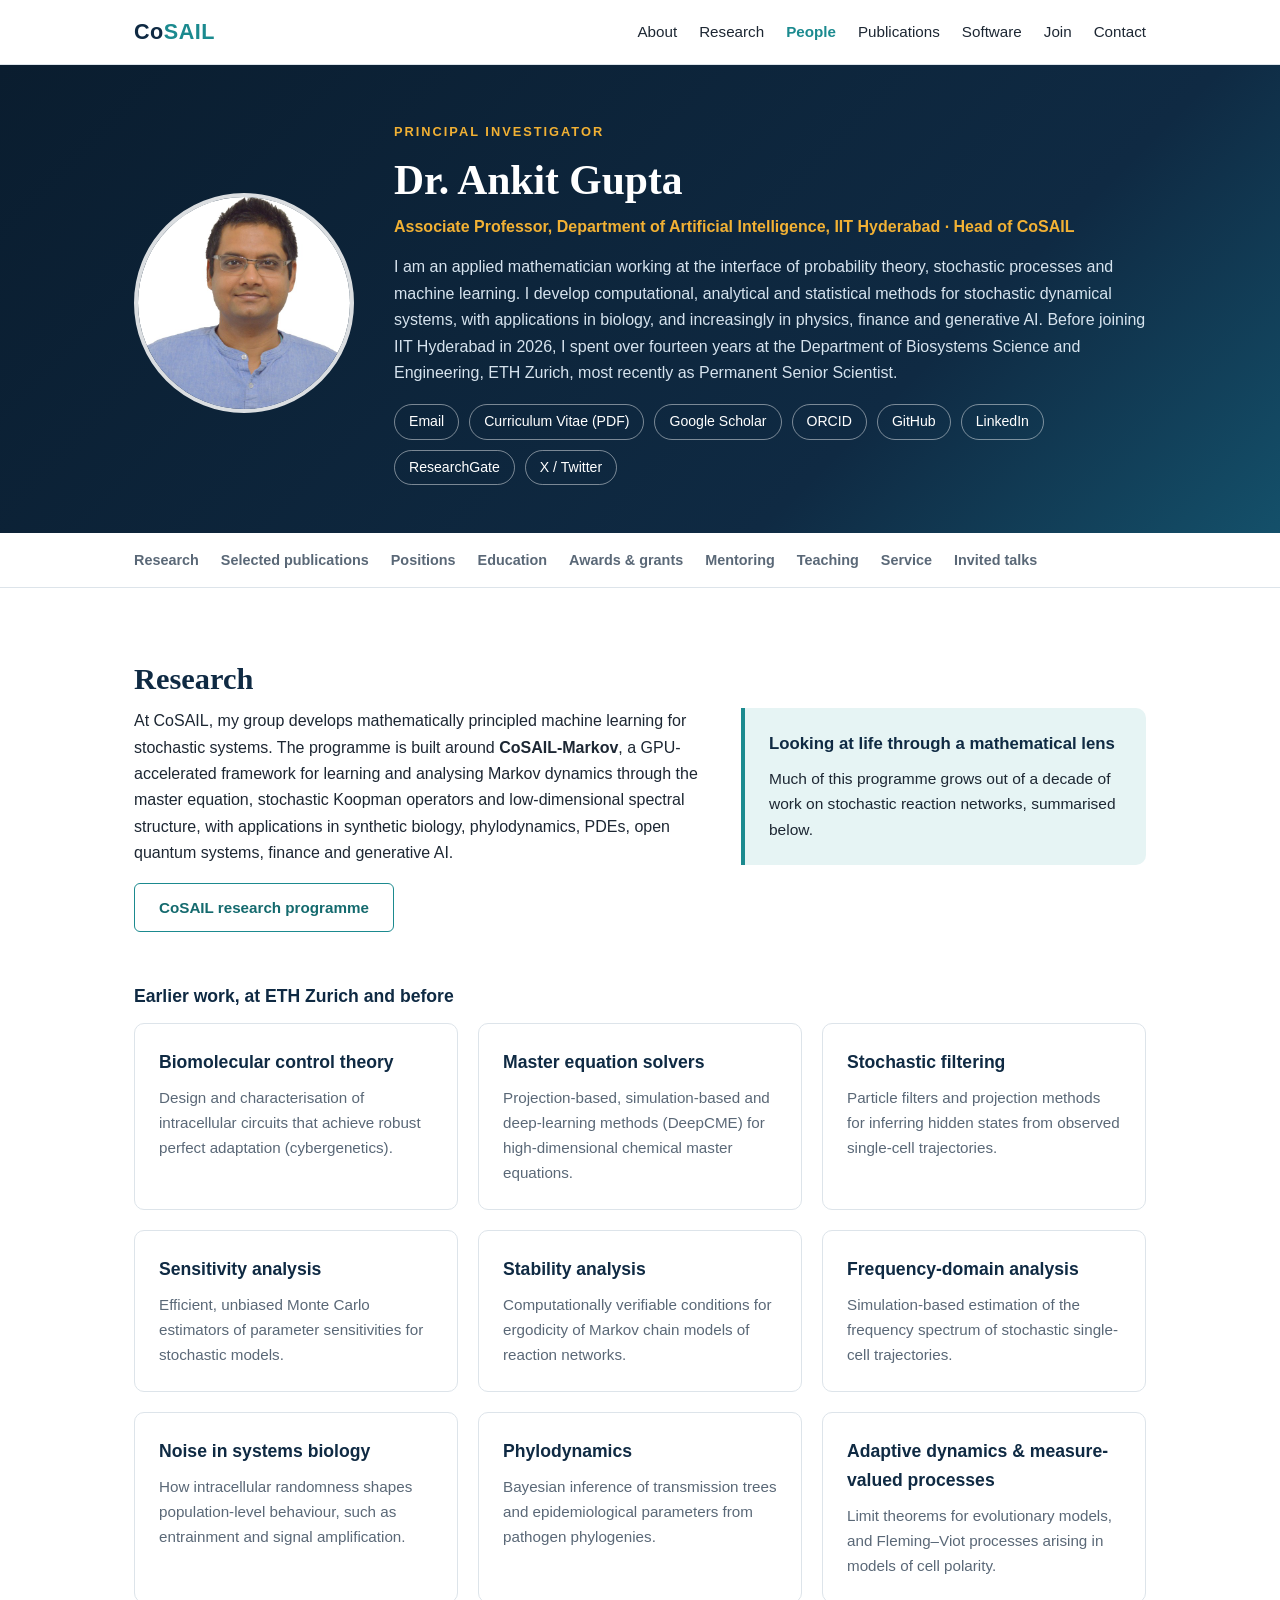
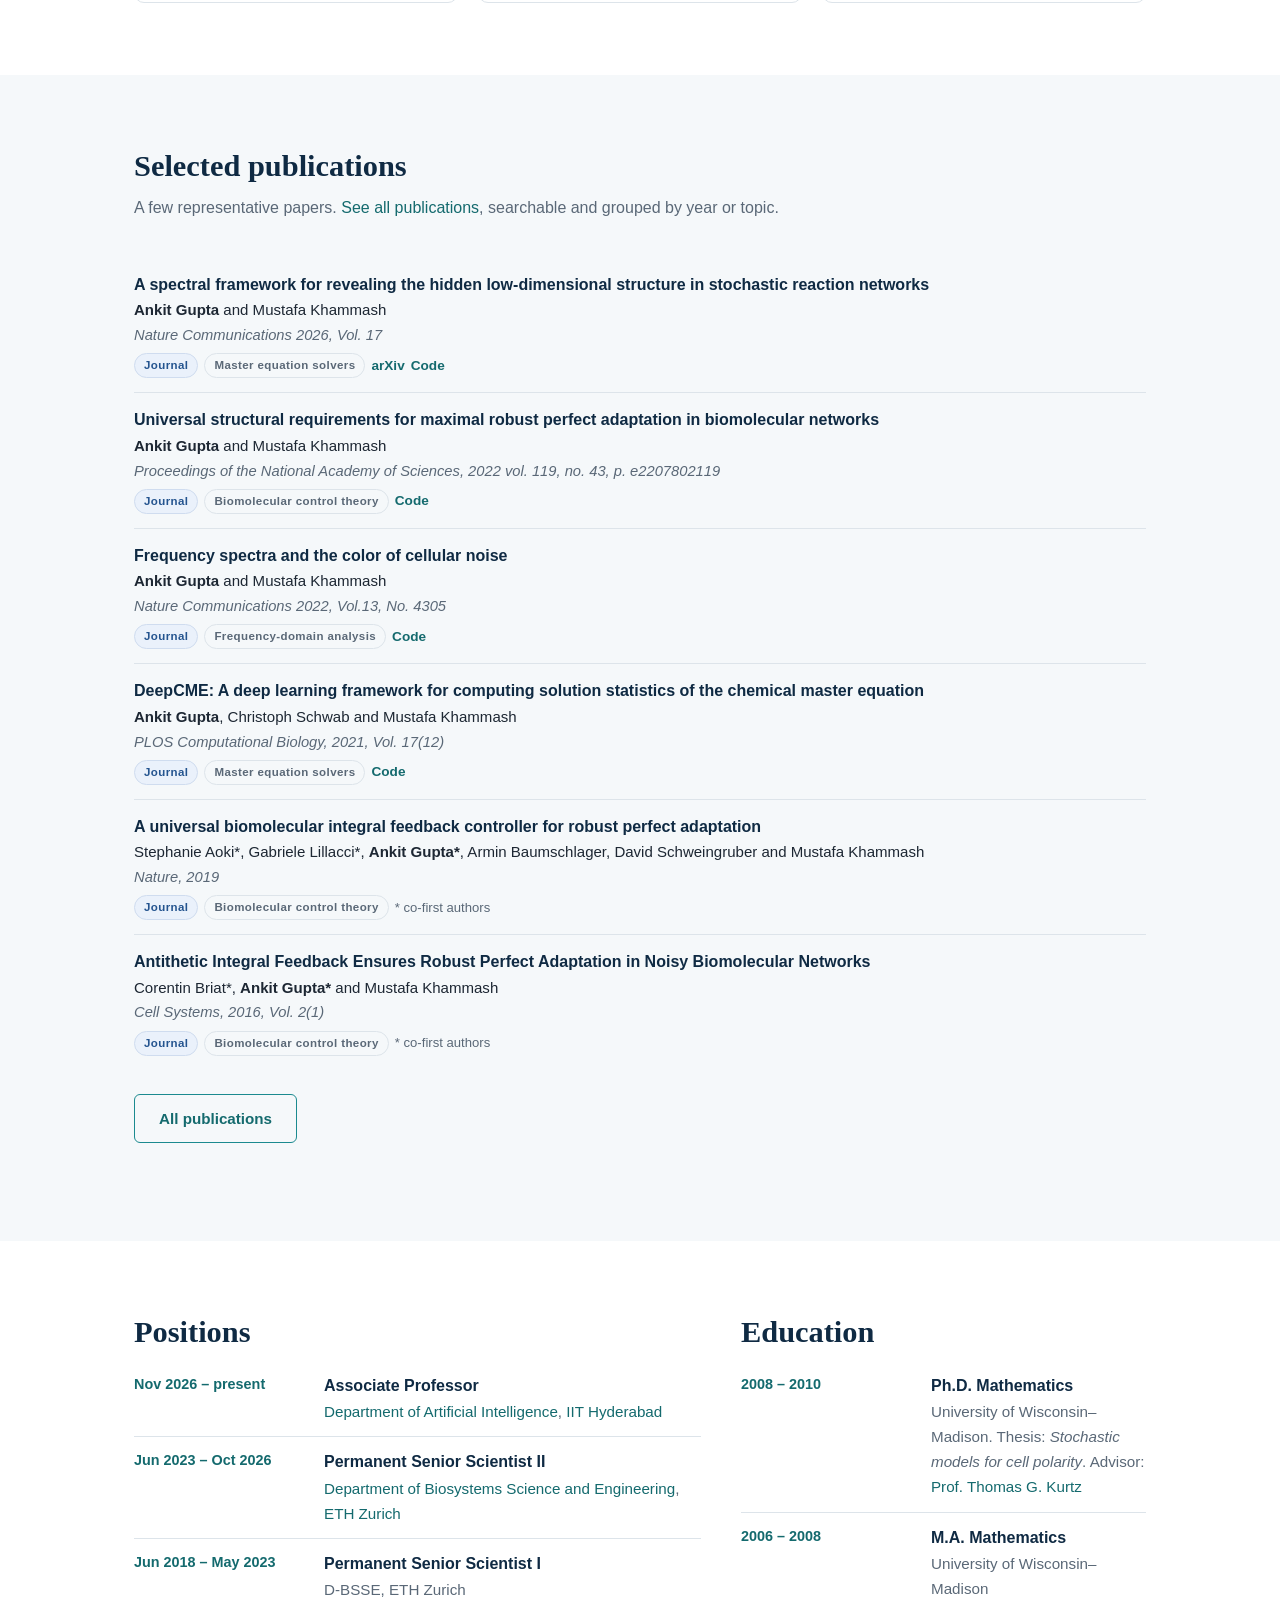
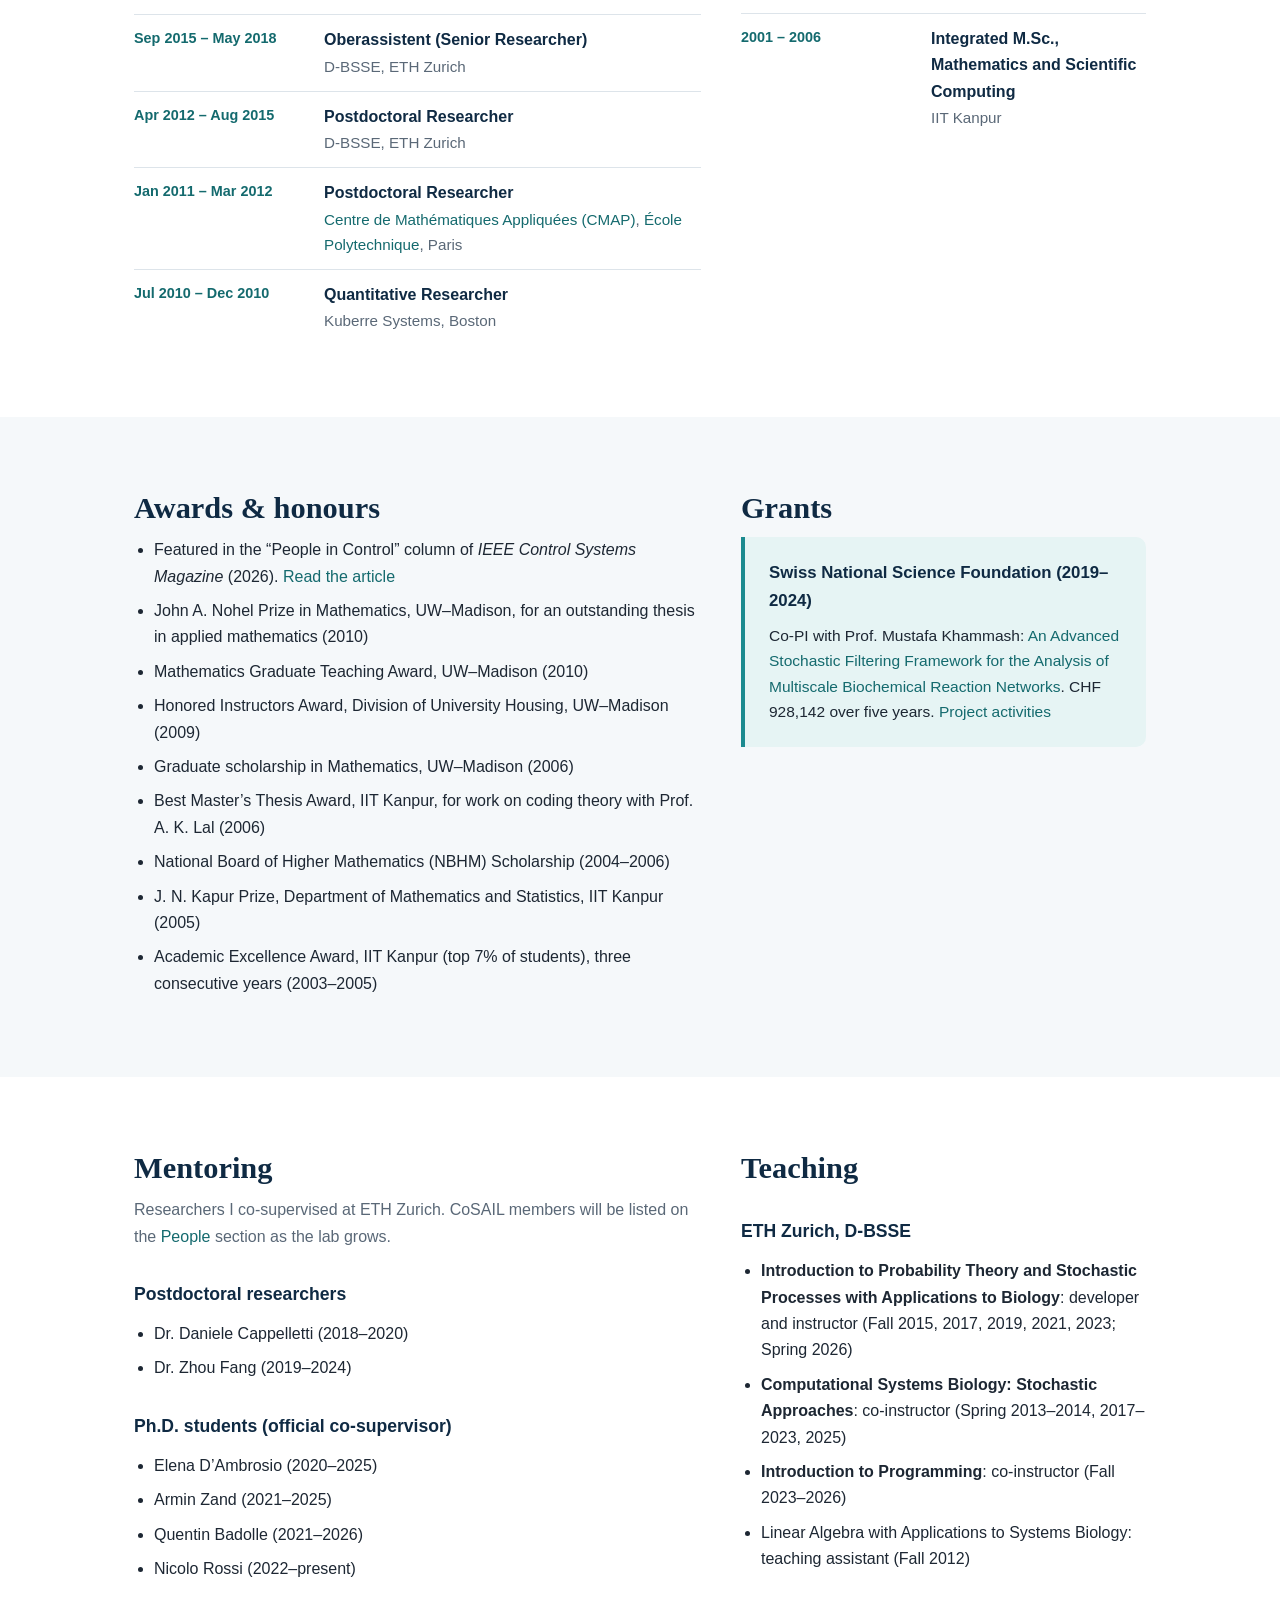
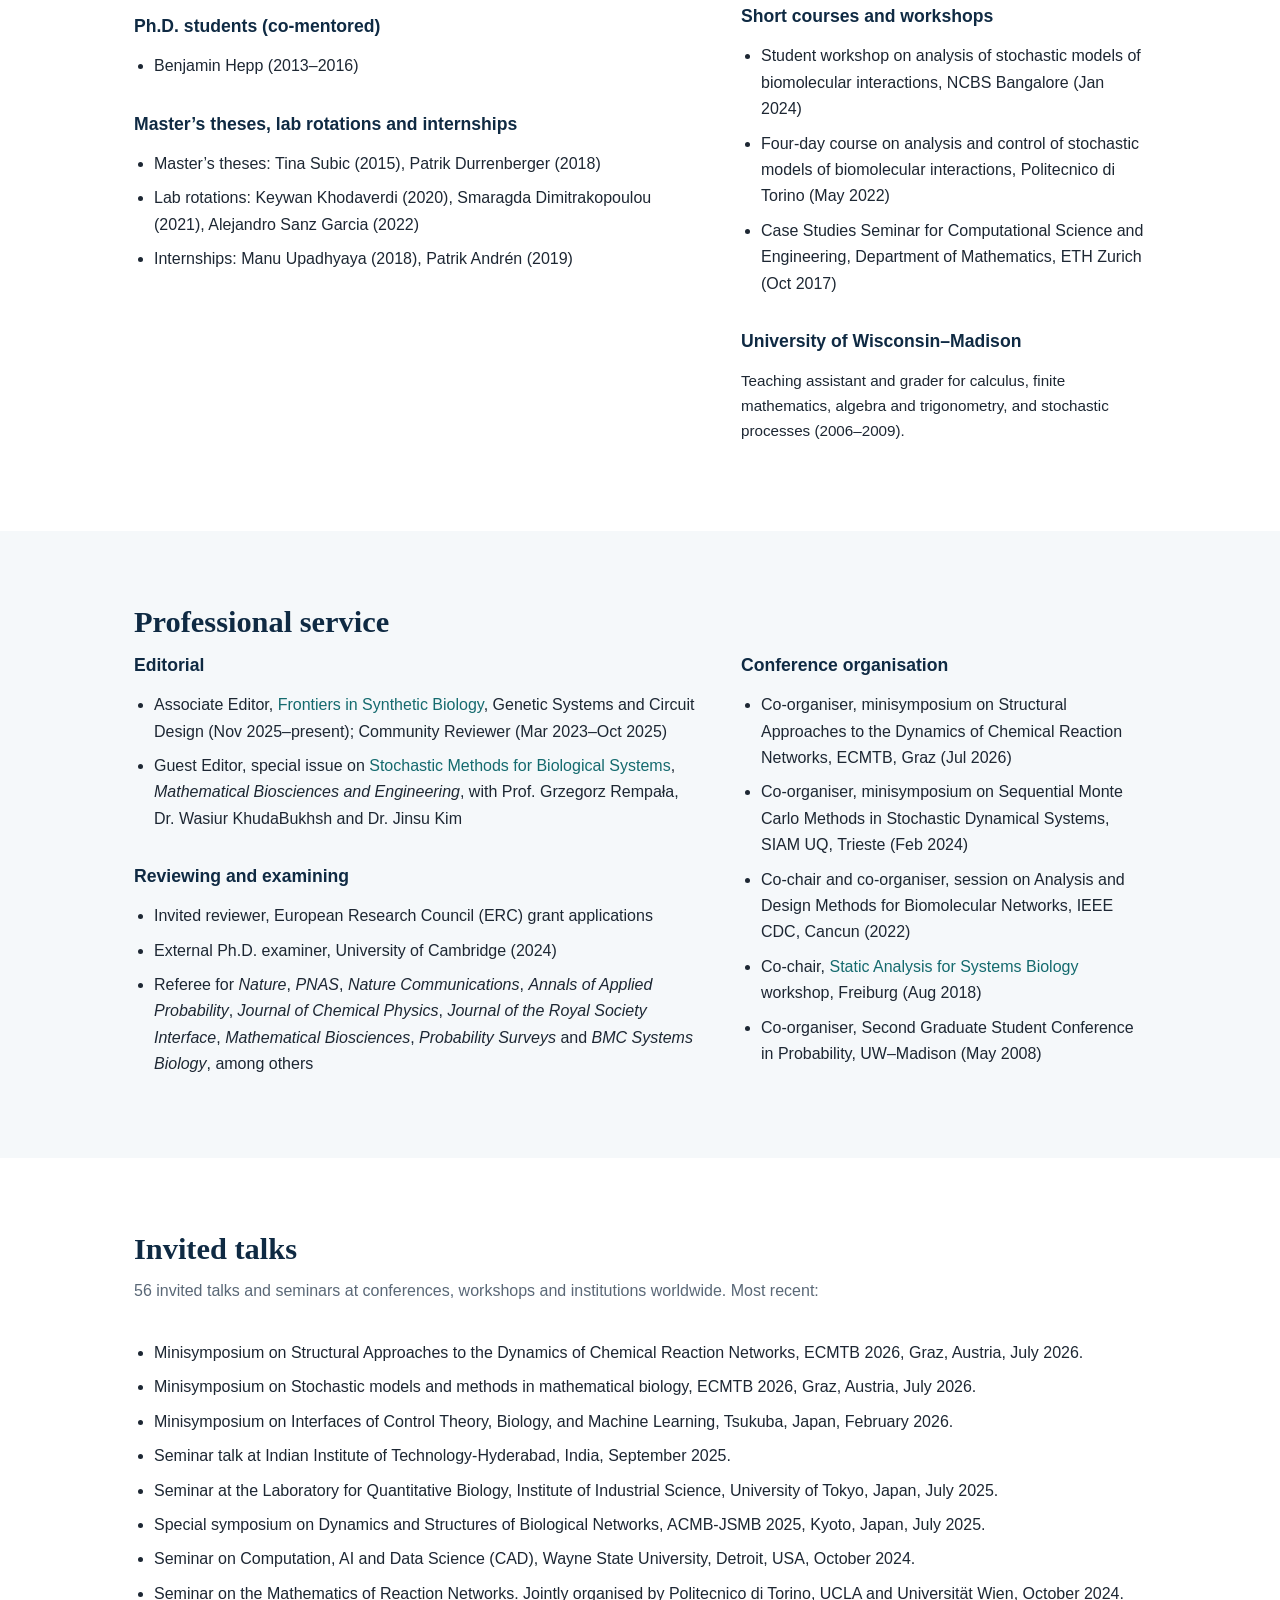
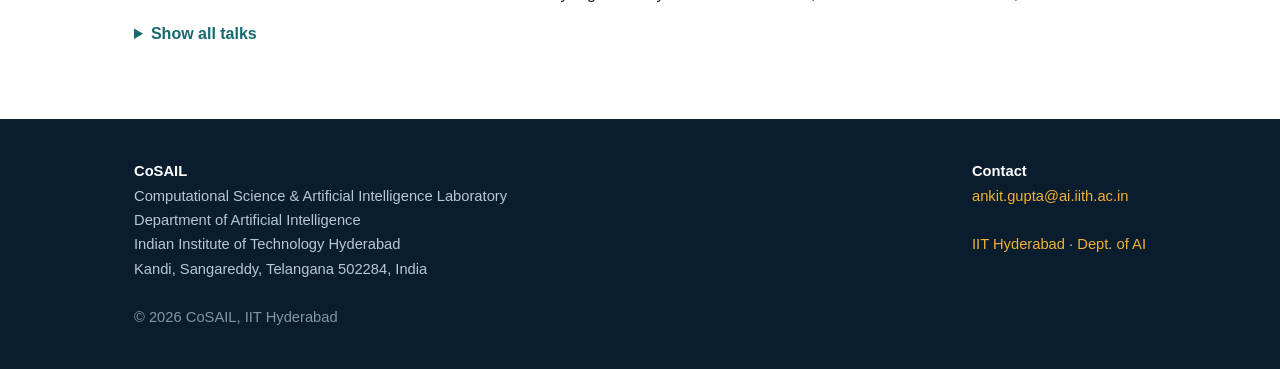
==== ankit-gupta.html @ 8ade552c "Add files via upload Added the full website" ====
<!DOCTYPE html>
<html lang="en">
<head>
  <meta charset="utf-8">
  <meta name="viewport" content="width=device-width, initial-scale=1">
  <title>Ankit Gupta | CoSAIL, IIT Hyderabad</title>
  <meta name="description" content="Dr. Ankit Gupta, Associate Professor in the Department of Artificial Intelligence at IIT Hyderabad and head of CoSAIL. Probability, stochastic processes and machine learning for stochastic systems.">
  <link rel="stylesheet" href="assets/css/style.css">
</head>
<body>

<header class="site">
  <div class="wrap">
    <a class="brand" href="index.html">Co<span>SAIL</span></a>
    <nav aria-label="Main">
      <ul>
        <li><a href="index.html#about">About</a></li>
        <li><a href="index.html#research">Research</a></li>
        <li><a href="index.html#people" aria-current="page">People</a></li>
        <li><a href="publications.html">Publications</a></li>
        <li><a href="software.html">Software</a></li>
        <li><a href="index.html#opportunities">Join</a></li>
        <li><a href="#contact">Contact</a></li>
      </ul>
    </nav>
  </div>
</header>

<main>
  <div class="page-head">
    <div class="wrap profile-head">
      <img src="assets/img/ankit-gupta.jpg" alt="Portrait of Dr. Ankit Gupta" width="220" height="220">
      <div>
        <div class="eyebrow">Principal Investigator</div>
        <h1>Dr. Ankit Gupta</h1>
        <p class="title">Associate Professor, Department of Artificial Intelligence, IIT Hyderabad &middot; Head of CoSAIL</p>
        <p>
          I am an applied mathematician working at the interface of probability theory, stochastic processes
          and machine learning. I develop computational, analytical and statistical methods for stochastic
          dynamical systems, with applications in biology, and increasingly in physics, finance and generative AI.
          Before joining IIT Hyderabad in 2026, I spent over fourteen years at the Department of Biosystems Science
          and Engineering, ETH Zurich, most recently as Permanent Senior Scientist.
        </p>
        <div class="links">
          <a href="mailto:ankit.gupta@ai.iith.ac.in">Email</a>
          <a href="assets/CV_AnkitGupta.pdf" target="_blank" rel="noopener">Curriculum Vitae (PDF)</a>
          <a href="https://scholar.google.com/citations?user=DVbAqGoAAAAJ&amp;hl=en" target="_blank" rel="noopener">Google Scholar</a>
          <a href="https://orcid.org/0000-0002-1054-6133" target="_blank" rel="noopener">ORCID</a>
          <a href="https://github.com/ankitgupta83" target="_blank" rel="noopener">GitHub</a>
          <a href="https://www.linkedin.com/in/drankitgupta" target="_blank" rel="noopener">LinkedIn</a>
          <a href="https://www.researchgate.net/profile/Ankit-Gupta-11" target="_blank" rel="noopener">ResearchGate</a>
          <a href="https://twitter.com/AnkitGuptaMath" target="_blank" rel="noopener">X / Twitter</a>
        </div>
      </div>
    </div>
  </div>

  <nav class="subnav" aria-label="On this page">
    <div class="wrap">
      <ul>
        <li><a href="#research-pi">Research</a></li>
        <li><a href="#selected">Selected publications</a></li>
        <li><a href="#positions">Positions</a></li>
        <li><a href="#education">Education</a></li>
        <li><a href="#awards">Awards &amp; grants</a></li>
        <li><a href="#mentoring">Mentoring</a></li>
        <li><a href="#teaching">Teaching</a></li>
        <li><a href="#service">Service</a></li>
        <li><a href="#talks">Invited talks</a></li>
      </ul>
    </div>
  </nav>

  <section id="research-pi">
    <div class="wrap">
      <h2>Research</h2>
      <div class="two-col" style="margin-bottom:40px;">
        <div>
          <p>
            At CoSAIL, my group develops mathematically principled machine learning for stochastic systems.
            The programme is built around <strong>CoSAIL-Markov</strong>, a GPU-accelerated framework for learning
            and analysing Markov dynamics through the master equation, stochastic Koopman operators and
            low-dimensional spectral structure, with applications in synthetic biology, phylodynamics, PDEs,
            open quantum systems, finance and generative AI.
          </p>
          <a class="btn outline" href="index.html#research">CoSAIL research programme</a>
        </div>
        <aside class="callout">
          <h3>Looking at life through a mathematical lens</h3>
          <p>Much of this programme grows out of a decade of work on stochastic reaction networks, summarised below.</p>
        </aside>
      </div>

      <h3 class="block">Earlier work, at ETH Zurich and before</h3>
      <div class="grid three">
        <article class="card">
          <h3>Biomolecular control theory</h3>
          <p>Design and characterisation of intracellular circuits that achieve robust perfect adaptation (cybergenetics).</p>
        </article>
        <article class="card">
          <h3>Master equation solvers</h3>
          <p>Projection-based, simulation-based and deep-learning methods (DeepCME) for high-dimensional chemical master equations.</p>
        </article>
        <article class="card">
          <h3>Stochastic filtering</h3>
          <p>Particle filters and projection methods for inferring hidden states from observed single-cell trajectories.</p>
        </article>
        <article class="card">
          <h3>Sensitivity analysis</h3>
          <p>Efficient, unbiased Monte Carlo estimators of parameter sensitivities for stochastic models.</p>
        </article>
        <article class="card">
          <h3>Stability analysis</h3>
          <p>Computationally verifiable conditions for ergodicity of Markov chain models of reaction networks.</p>
        </article>
        <article class="card">
          <h3>Frequency-domain analysis</h3>
          <p>Simulation-based estimation of the frequency spectrum of stochastic single-cell trajectories.</p>
        </article>
        <article class="card">
          <h3>Noise in systems biology</h3>
          <p>How intracellular randomness shapes population-level behaviour, such as entrainment and signal amplification.</p>
        </article>
        <article class="card">
          <h3>Phylodynamics</h3>
          <p>Bayesian inference of transmission trees and epidemiological parameters from pathogen phylogenies.</p>
        </article>
        <article class="card">
          <h3>Adaptive dynamics &amp; measure-valued processes</h3>
          <p>Limit theorems for evolutionary models, and Fleming&ndash;Viot processes arising in models of cell polarity.</p>
        </article>
      </div>
    </div>
  </section>

  <section id="selected" class="alt">
    <div class="wrap">
      <h2>Selected publications</h2>
      <p class="sub">A few representative papers. <a href="publications.html">See all publications</a>, searchable and grouped by year or topic.</p>
      <div id="selected-pubs"></div>
      <p style="margin-top:24px;"><a class="btn outline" href="publications.html">All publications</a></p>
    </div>
  </section>

  <section id="positions">
    <div class="wrap two-col">
      <div>
        <h2>Positions</h2>
        <ul class="timeline">
          <li><div class="when">Nov 2026 &ndash; present</div><div class="what"><strong>Associate Professor</strong><span><a href="https://ai.iith.ac.in/">Department of Artificial Intelligence</a>, <a href="https://www.iith.ac.in/">IIT Hyderabad</a></span></div></li>
          <li><div class="when">Jun 2023 &ndash; Oct 2026</div><div class="what"><strong>Permanent Senior Scientist II</strong><span><a href="https://bsse.ethz.ch/">Department of Biosystems Science and Engineering</a>, <a href="https://ethz.ch/en.html">ETH Zurich</a></span></div></li>
          <li><div class="when">Jun 2018 &ndash; May 2023</div><div class="what"><strong>Permanent Senior Scientist I</strong><span>D-BSSE, ETH Zurich</span></div></li>
          <li><div class="when">Sep 2015 &ndash; May 2018</div><div class="what"><strong>Oberassistent (Senior Researcher)</strong><span>D-BSSE, ETH Zurich</span></div></li>
          <li><div class="when">Apr 2012 &ndash; Aug 2015</div><div class="what"><strong>Postdoctoral Researcher</strong><span>D-BSSE, ETH Zurich</span></div></li>
          <li><div class="when">Jan 2011 &ndash; Mar 2012</div><div class="what"><strong>Postdoctoral Researcher</strong><span><a href="https://portail.polytechnique.edu/cmap/en">Centre de Mathématiques Appliquées (CMAP)</a>, <a href="https://www.polytechnique.edu/en">École Polytechnique</a>, Paris</span></div></li>
          <li><div class="when">Jul 2010 &ndash; Dec 2010</div><div class="what"><strong>Quantitative Researcher</strong><span>Kuberre Systems, Boston</span></div></li>
        </ul>
      </div>
      <div id="education">
        <h2>Education</h2>
        <ul class="timeline">
          <li><div class="when">2008 &ndash; 2010</div><div class="what"><strong>Ph.D. Mathematics</strong><span>University of Wisconsin&ndash;Madison. Thesis: <em>Stochastic models for cell polarity</em>. Advisor: <a href="https://people.math.wisc.edu/~kurtz/">Prof. Thomas G. Kurtz</a></span></div></li>
          <li><div class="when">2006 &ndash; 2008</div><div class="what"><strong>M.A. Mathematics</strong><span>University of Wisconsin&ndash;Madison</span></div></li>
          <li><div class="when">2001 &ndash; 2006</div><div class="what"><strong>Integrated M.Sc., Mathematics and Scientific Computing</strong><span>IIT Kanpur</span></div></li>
        </ul>
      </div>
    </div>
  </section>

  <section id="awards" class="alt">
    <div class="wrap two-col">
      <div>
        <h2>Awards &amp; honours</h2>
        <ul class="plain">
          <li>Featured in the &ldquo;People in Control&rdquo; column of <em>IEEE Control Systems Magazine</em> (2026). <a href="https://doi.org/10.1109/MCS.2025.3630015">Read the article</a></li>
          <li>John A. Nohel Prize in Mathematics, UW&ndash;Madison, for an outstanding thesis in applied mathematics (2010)</li>
          <li>Mathematics Graduate Teaching Award, UW&ndash;Madison (2010)</li>
          <li>Honored Instructors Award, Division of University Housing, UW&ndash;Madison (2009)</li>
          <li>Graduate scholarship in Mathematics, UW&ndash;Madison (2006)</li>
          <li>Best Master&rsquo;s Thesis Award, IIT Kanpur, for work on coding theory with Prof. A. K. Lal (2006)</li>
          <li>National Board of Higher Mathematics (NBHM) Scholarship (2004&ndash;2006)</li>
          <li>J. N. Kapur Prize, Department of Mathematics and Statistics, IIT Kanpur (2005)</li>
          <li>Academic Excellence Award, IIT Kanpur (top 7% of students), three consecutive years (2003&ndash;2005)</li>
        </ul>
      </div>
      <div>
        <h2>Grants</h2>
        <div class="callout">
          <h3>Swiss National Science Foundation (2019&ndash;2024)</h3>
          <p>Co-PI with Prof. Mustafa Khammash: <a href="https://data.snf.ch/grants/grant/182653">An Advanced Stochastic Filtering Framework for the Analysis of Multiscale Biochemical Reaction Networks</a>. CHF 928,142 over five years.
          <a href="https://zhoufang92.github.io/FilteringAlgorithmCTSB.github.io/">Project activities</a></p>
        </div>
      </div>
    </div>
  </section>

  <section id="mentoring">
    <div class="wrap two-col">
      <div>
        <h2>Mentoring</h2>
        <p class="sub" style="margin-bottom:20px;">Researchers I co-supervised at ETH Zurich. CoSAIL members will be listed on the <a href="index.html#people">People</a> section as the lab grows.</p>
        <h3 class="block">Postdoctoral researchers</h3>
        <ul class="plain">
          <li>Dr. Daniele Cappelletti (2018&ndash;2020)</li>
          <li>Dr. Zhou Fang (2019&ndash;2024)</li>
        </ul>
        <h3 class="block">Ph.D. students (official co-supervisor)</h3>
        <ul class="plain">
          <li>Elena D&rsquo;Ambrosio (2020&ndash;2025)</li>
          <li>Armin Zand (2021&ndash;2025)</li>
          <li>Quentin Badolle (2021&ndash;2026)</li>
          <li>Nicolo Rossi (2022&ndash;present)</li>
        </ul>
        <h3 class="block">Ph.D. students (co-mentored)</h3>
        <ul class="plain"><li>Benjamin Hepp (2013&ndash;2016)</li></ul>
        <h3 class="block">Master&rsquo;s theses, lab rotations and internships</h3>
        <ul class="plain">
          <li>Master&rsquo;s theses: Tina Subic (2015), Patrik Durrenberger (2018)</li>
          <li>Lab rotations: Keywan Khodaverdi (2020), Smaragda Dimitrakopoulou (2021), Alejandro Sanz Garcia (2022)</li>
          <li>Internships: Manu Upadhyaya (2018), Patrik Andrén (2019)</li>
        </ul>
      </div>
      <div id="teaching">
        <h2>Teaching</h2>
        <h3 class="block">ETH Zurich, D-BSSE</h3>
        <ul class="plain">
          <li><strong>Introduction to Probability Theory and Stochastic Processes with Applications to Biology</strong>: developer and instructor (Fall 2015, 2017, 2019, 2021, 2023; Spring 2026)</li>
          <li><strong>Computational Systems Biology: Stochastic Approaches</strong>: co-instructor (Spring 2013&ndash;2014, 2017&ndash;2023, 2025)</li>
          <li><strong>Introduction to Programming</strong>: co-instructor (Fall 2023&ndash;2026)</li>
          <li>Linear Algebra with Applications to Systems Biology: teaching assistant (Fall 2012)</li>
        </ul>
        <h3 class="block">Short courses and workshops</h3>
        <ul class="plain">
          <li>Student workshop on analysis of stochastic models of biomolecular interactions, NCBS Bangalore (Jan 2024)</li>
          <li>Four-day course on analysis and control of stochastic models of biomolecular interactions, Politecnico di Torino (May 2022)</li>
          <li>Case Studies Seminar for Computational Science and Engineering, Department of Mathematics, ETH Zurich (Oct 2017)</li>
        </ul>
        <h3 class="block">University of Wisconsin&ndash;Madison</h3>
        <p style="font-size:0.95rem;">Teaching assistant and grader for calculus, finite mathematics, algebra and trigonometry, and stochastic processes (2006&ndash;2009).</p>
      </div>
    </div>
  </section>

  <section id="service" class="alt">
    <div class="wrap">
      <h2>Professional service</h2>
      <div class="two-col">
      <div>
        <h3 class="block">Editorial</h3>
        <ul class="plain">
          <li>Associate Editor, <a href="https://www.frontiersin.org/journals/synthetic-biology">Frontiers in Synthetic Biology</a>, Genetic Systems and Circuit Design (Nov 2025&ndash;present); Community Reviewer (Mar 2023&ndash;Oct 2025)</li>
          <li>Guest Editor, special issue on <a href="https://www.aimspress.com/mbe/article/6007/special-articles">Stochastic Methods for Biological Systems</a>, <em>Mathematical Biosciences and Engineering</em>, with Prof. Grzegorz Rempa&#322;a, Dr. Wasiur KhudaBukhsh and Dr. Jinsu Kim</li>
        </ul>
        <h3 class="block">Reviewing and examining</h3>
        <ul class="plain">
          <li>Invited reviewer, European Research Council (ERC) grant applications</li>
          <li>External Ph.D. examiner, University of Cambridge (2024)</li>
          <li>Referee for <em>Nature</em>, <em>PNAS</em>, <em>Nature Communications</em>, <em>Annals of Applied Probability</em>, <em>Journal of Chemical Physics</em>, <em>Journal of the Royal Society Interface</em>, <em>Mathematical Biosciences</em>, <em>Probability Surveys</em> and <em>BMC Systems Biology</em>, among others</li>
        </ul>
      </div>
      <div>
        <h3 class="block">Conference organisation</h3>
        <ul class="plain">
          <li>Co-organiser, minisymposium on Structural Approaches to the Dynamics of Chemical Reaction Networks, ECMTB, Graz (Jul 2026)</li>
          <li>Co-organiser, minisymposium on Sequential Monte Carlo Methods in Stochastic Dynamical Systems, SIAM UQ, Trieste (Feb 2024)</li>
          <li>Co-chair and co-organiser, session on Analysis and Design Methods for Biomolecular Networks, IEEE CDC, Cancun (2022)</li>
          <li>Co-chair, <a href="https://staticanalysis.org/sas2018/sas2018.html">Static Analysis for Systems Biology</a> workshop, Freiburg (Aug 2018)</li>
          <li>Co-organiser, Second Graduate Student Conference in Probability, UW&ndash;Madison (May 2008)</li>
        </ul>
      </div>
      </div>
    </div>
  </section>

  <section id="talks">
    <div class="wrap">
      <h2>Invited talks</h2>
      <p class="sub">56 invited talks and seminars at conferences, workshops and institutions worldwide. Most recent:</p>
      <ul class="plain">
          <li>Minisymposium on Structural Approaches to the Dynamics of Chemical Reaction Networks, ECMTB 2026, Graz, Austria, July 2026.</li>
          <li>Minisymposium on Stochastic models and methods in mathematical biology, ECMTB 2026, Graz, Austria, July 2026.</li>
          <li>Minisymposium on Interfaces of Control Theory, Biology, and Machine Learning, Tsukuba, Japan, February 2026.</li>
          <li>Seminar talk at Indian Institute of Technology-Hyderabad, India, September 2025.</li>
          <li>Seminar at the Laboratory for Quantitative Biology, Institute of Industrial Science, University of Tokyo, Japan, July 2025.</li>
          <li>Special symposium on Dynamics and Structures of Biological Networks, ACMB-JSMB 2025, Kyoto, Japan, July 2025.</li>
          <li>Seminar on Computation, AI and Data Science (CAD), Wayne State University, Detroit, USA, October 2024.</li>
          <li>Seminar on the Mathematics of Reaction Networks. Jointly organised by Politecnico di Torino, UCLA and Universität Wien, October 2024.</li>
      </ul>
      <details class="more">
        <summary>Show all talks</summary>
        <ol class="talks">
          <li>Minisymposium on Structural Approaches to the Dynamics of Chemical Reaction Networks, ECMTB 2026, Graz, Austria, July 2026.</li>
          <li>Minisymposium on Stochastic models and methods in mathematical biology, ECMTB 2026, Graz, Austria, July 2026.</li>
          <li>Minisymposium on Interfaces of Control Theory, Biology, and Machine Learning, Tsukuba, Japan, February 2026.</li>
          <li>Seminar talk at Indian Institute of Technology-Hyderabad, India, September 2025.</li>
          <li>Seminar at the Laboratory for Quantitative Biology, Institute of Industrial Science, University of Tokyo, Japan, July 2025.</li>
          <li>Special symposium on Dynamics and Structures of Biological Networks, ACMB-JSMB 2025, Kyoto, Japan, July 2025.</li>
          <li>Seminar on Computation, AI and Data Science (CAD), Wayne State University, Detroit, USA, October 2024.</li>
          <li>Seminar on the Mathematics of Reaction Networks. Jointly organised by Politecnico di Torino, UCLA and Universität Wien, October 2024.</li>
          <li>16th International Conference on Monte Carlo and Quasi-Monte Carlo Methods in Scientific Computing, Waterloo, Canada, August 2024.</li>
          <li>SPT-CRN Workshop, Pula, Sardinia, Italy, June 2024.</li>
          <li>Seminar talk at the Indian Institute of Technology-Delhi, India, February 2024.</li>
          <li>Seminar talk at the Indian Institute of Technology, Madras, India, February 2024.</li>
          <li>DICE Conference at the Center for Computational Biology, Flatiron Institute, New York, USA, October 2023.</li>
          <li>Minisymposium on Structure and dynamics in complex biological systems, 10th International Congress on Industrial and Applied Mathematics (ICIAM), Tokyo, Japan, August 2023.</li>
          <li>Workshop on Stochastic Modeling and Data Analysis for Biological Systems, Institute for Basic Sciences, Daejeon, Korea, August 2023.</li>
          <li>14th International Conference on Monte Carlo Methods and Applications, Paris, France, June 2023.</li>
          <li>Minisymposium on Applications of Chemical Reactions Networks in Micro and Macro Biological Models, SIAM Conference on Applications of Dynamical Systems, Portland, Oregon USA, May 2023.</li>
          <li>Basel Computational Biology Seminar, Biozentrum, April 2023.</li>
          <li>IEEE Conference on Decision and Control (CDC), Cancun, Mexico, 2022.</li>
          <li>Department Seminar. Department of Biosystems Science and Engineering, ETH Zürich, October 2022.</li>
          <li>Stochastic systems seminar. Department of Mathematics, University of California San Diego, January 2022.</li>
          <li>Workshop on Limits and control of stochastic reaction networks, American Institute of Mathematics (AIM), July 2021.</li>
          <li>Minisymposium on Statistical inference for biological processes, reaction networks and epidemics 63rd ISI World Statistics Congress 2021, June 2021.</li>
          <li>Minisymposium on Stochastic methods for biochemical reaction networks, Society for Mathematical Biology, June 2021.</li>
          <li>Minisymposium on Applications of Stochastic Reaction Networks, SIAM Conference on Applications of Dynamical Systems, May 2021.</li>
          <li>Biomathematics Seminar, Imperial College, London, United Kingdom, March 2021.</li>
          <li>Seminar on the Mathematics of Reaction Networks. Jointly organized by Politecnico di Torino, University of Copenhagen and Universität Wien. December 2020.</li>
          <li>Minisymposium on Stochastic methods for epidemiology and biochemical reaction networks, Society for Mathematical Biology, August 2020.</li>
          <li>25th IFAC World Congress, Berlin, Germany, 2020.</li>
          <li>IEEE Conference on Decision and Control (CDC), Nice, France, December 2019.</li>
          <li>Hausdorff Center for Mathematics, Bonn, Germany, November 2019.</li>
          <li>European Control Conference, Naples, Italy, June 2019.</li>
          <li>New Vistas in Computational Systems and Synthetic Biology, Vigo, Spain, May 2019.</li>
          <li>Session on Stochastic Models for Biochemical Reaction Networks, SIAM Conference on the Life Sciences, Minneapolis, August, 2018.</li>
          <li>Symposium on Multiscale modelling and Simulations of Stochastic Systems in Biology, ECMTB, Lisbon, 2018.</li>
          <li>Department of Mathematics, University of Maryland, Baltimore-County, February 2018.</li>
          <li>Conference on Ancestral lines in populations under selection, Goethe University, Frankfurt, Germany, November 2017.</li>
          <li>Workshop on Population models and reaction systems, Oberwolfach, Germany, June 2017.</li>
          <li>Workshop on Mathematical Analysis of Biological Interaction Networks, BIRS, Banff, Canada, June 2017.</li>
          <li>Conference on PDMPs &ndash; Theory and Applications, Seillac, France, May 2017.</li>
          <li>World Congress in Probability and Statistics, Fields Institute, Toronto, July 2016.</li>
          <li>Schweizer Numerik Kolloquium, Fribourg, April 2016.</li>
          <li>Isaac Newton Institute for Mathematical Sciences, Cambridge University, April 2016.</li>
          <li>Probability Seminar, Indian Statistical Institute, Delhi, January 2016.</li>
          <li>Uncertainty Quantification Workshop, KAUST, Saudi Arabia, January 2016.</li>
          <li>Mathematical Trends in Reaction Network Theory, Copenhagen, Denmark, July 2015.</li>
          <li>19th IFAC World Congress, Cape Town, South Africa, 2014.</li>
          <li>Probability Seminar, Indian Statistical Institute, Kolkata, July 2014.</li>
          <li>Institute of Science and Technology (IST), Vienna, Austria, April 2014.</li>
          <li>Colloquium at TIFR Centre for Applicable Mathematics, Bangalore, October 2013.</li>
          <li>Bangalore Probability Seminar, Indian Statistical Institute, Bangalore, October 2013.</li>
          <li>BISON Seminar. Automatic Control Laboratory, ETH Zurich, June 2013.</li>
          <li>(Poster presentation) Mathematical Biosciences Institute, Ohio, October 2011.</li>
          <li>ANR-MANEGE Meeting, University of Jussieu, Paris, October 2011.</li>
          <li>Probability seminar at Ecole Polytechnique, Paris, January 2011.</li>
          <li>Altschuler and Wu Lab, Green Comprehensive Center for Computational and Systems Biology, University of Texas Southwestern Medical Center, Dallas, August 2009.</li>
        </ol>
      </details>
    </div>
  </section>
</main>

<footer id="contact">
  <div class="wrap foot">
    <div>
      <strong>CoSAIL</strong><br>
      Computational Science &amp; Artificial Intelligence Laboratory<br>
      Department of Artificial Intelligence<br>
      Indian Institute of Technology Hyderabad<br>
      Kandi, Sangareddy, Telangana 502284, India
    </div>
    <div>
      <strong>Contact</strong><br>
      <a href="mailto:ankit.gupta@ai.iith.ac.in">ankit.gupta@ai.iith.ac.in</a><br><br>
      <a href="https://www.iith.ac.in/">IIT Hyderabad</a> &middot;
      <a href="https://ai.iith.ac.in/">Dept. of AI</a>
    </div>
  </div>
  <div class="wrap copy">&copy; 2026 CoSAIL, IIT Hyderabad</div>
</footer>

<script src="assets/js/publications-data.js"></script>
<script src="assets/js/publications.js"></script>
</body>
</html>
---- assets/css/style.css ----
/* CoSAIL website: shared styles */
:root {
  --navy: #0f2a43;
  --navy-dark: #0a1d2f;
  --teal: #1b8a8f;
  --teal-dark: #146a6e;
  --teal-light: #e6f4f4;
  --gold: #f2b134;
  --text: #1d2733;
  --muted: #5a6877;
  --bg: #ffffff;
  --bg-alt: #f5f8fa;
  --border: #dde4ea;
  --radius: 10px;
  --max: 1060px;
  --serif: Georgia, "Times New Roman", serif;
}
* { box-sizing: border-box; }
html { scroll-behavior: smooth; scroll-padding-top: 80px; }
body {
  margin: 0;
  font-family: -apple-system, BlinkMacSystemFont, "Segoe UI", Roboto, "Helvetica Neue", Arial, sans-serif;
  color: var(--text);
  background: var(--bg);
  line-height: 1.65;
}
a { color: var(--teal-dark); text-decoration: none; }
a:hover { text-decoration: underline; }
img { max-width: 100%; display: block; }
.wrap { max-width: var(--max); margin: 0 auto; padding: 0 24px; }
p { margin: 0 0 16px; }

/* ---------- Header ---------- */
header.site {
  position: sticky; top: 0; z-index: 10;
  background: rgba(255,255,255,0.96);
  backdrop-filter: blur(6px);
  border-bottom: 1px solid var(--border);
}
header.site .wrap { display: flex; align-items: center; justify-content: space-between; height: 64px; }
.brand { font-weight: 800; font-size: 1.35rem; letter-spacing: 0.5px; color: var(--navy); }
.brand span { color: var(--teal); }
.brand:hover { text-decoration: none; }
nav ul { list-style: none; display: flex; gap: 22px; margin: 0; padding: 0; }
nav a { color: var(--text); font-size: 0.95rem; font-weight: 500; }
nav a:hover, nav a[aria-current="page"] { color: var(--teal); text-decoration: none; }
nav a[aria-current="page"] { font-weight: 700; }

/* ---------- Hero (home) ---------- */
.hero {
  background: linear-gradient(135deg, var(--navy-dark), var(--navy) 60%, #14506a);
  color: #fff;
  padding: 88px 0 80px;
}
.eyebrow {
  text-transform: uppercase; letter-spacing: 2px; font-size: 0.8rem;
  color: var(--gold); font-weight: 600; margin-bottom: 14px;
}
.hero h1 {
  font-family: var(--serif);
  font-size: clamp(2rem, 5vw, 3.2rem);
  line-height: 1.15; margin: 0 0 20px; font-weight: 700;
}
.hero p.lead { font-size: 1.15rem; max-width: 720px; color: #d6e3ee; margin: 0 0 30px; }
.btn {
  display: inline-block; padding: 11px 24px; border-radius: 6px;
  font-weight: 600; font-size: 0.95rem; margin: 0 10px 10px 0;
}
.btn.primary { background: var(--gold); color: var(--navy-dark); }
.btn.primary:hover { background: #ffc24d; text-decoration: none; }
.btn.ghost { border: 1.5px solid rgba(255,255,255,0.6); color: #fff; }
.btn.ghost:hover { background: rgba(255,255,255,0.12); text-decoration: none; }
.btn.outline { border: 1.5px solid var(--teal); color: var(--teal-dark); }
.btn.outline:hover { background: var(--teal-light); text-decoration: none; }

/* ---------- Page header (inner pages) ---------- */
.page-head {
  background: linear-gradient(135deg, var(--navy-dark), var(--navy) 70%, #14506a);
  color: #fff; padding: 56px 0 48px;
}
.page-head h1 { font-family: var(--serif); font-size: clamp(1.8rem, 4vw, 2.6rem); margin: 0 0 8px; line-height: 1.2; }
.page-head p { color: #d6e3ee; margin: 0; max-width: 760px; }

/* ---------- Sections ---------- */
section { padding: 72px 0; }
section.tight { padding: 52px 0; }
section.alt { background: var(--bg-alt); }
h2 { font-family: var(--serif); font-size: 1.9rem; color: var(--navy); margin: 0 0 10px; line-height: 1.25; }
h2 + .sub { color: var(--muted); margin: 0 0 36px; max-width: 760px; }
h3 { color: var(--navy); }

.two-col { display: grid; grid-template-columns: 1.4fr 1fr; gap: 40px; align-items: start; }
.callout {
  background: var(--teal-light); border-left: 4px solid var(--teal);
  padding: 22px 24px; border-radius: 0 var(--radius) var(--radius) 0;
}
.callout h3 { margin: 0 0 8px; font-size: 1.05rem; }
.callout p { margin: 0; font-size: 0.97rem; }

/* ---------- Cards ---------- */
.grid { display: grid; gap: 20px; }
.grid.three { grid-template-columns: repeat(3, 1fr); }
.grid.two { grid-template-columns: repeat(2, 1fr); }
.card {
  background: #fff; border: 1px solid var(--border); border-radius: var(--radius);
  padding: 24px; transition: box-shadow .2s, transform .2s;
}
.card:hover { box-shadow: 0 8px 24px rgba(15,42,67,0.09); transform: translateY(-2px); }
.tag {
  display: inline-block; font-size: 0.75rem; font-weight: 700; letter-spacing: 0.6px;
  color: var(--teal-dark); background: var(--teal-light); padding: 3px 10px; border-radius: 20px;
  margin-bottom: 12px;
}
.card h3 { margin: 0 0 8px; font-size: 1.1rem; }
.card p { margin: 0; font-size: 0.95rem; color: var(--muted); }

.core { background: var(--navy); color: #fff; border-radius: var(--radius); padding: 32px; margin-bottom: 28px; }
.core .tag { color: var(--navy-dark); background: var(--gold); }
.core h3 { margin: 0 0 10px; font-size: 1.4rem; font-family: var(--serif); color: #fff; }
.core p { color: #d6e3ee; max-width: 820px; }
.core ul { margin: 14px 0 0; padding-left: 20px; color: #d6e3ee; columns: 2; }

/* ---------- People ---------- */
.person { display: flex; gap: 24px; align-items: center; }
.person > a { flex: none; line-height: 0; }
.person img.photo { flex: none; width: 112px; height: 112px; max-width: none; border-radius: 50%; object-fit: cover; border: 3px solid #fff; box-shadow: 0 4px 14px rgba(15,42,67,0.15); }
.person > div { min-width: 0; }
.person h3 { margin: 0; font-size: 1.25rem; }
.person .role { color: var(--muted); margin: 2px 0 8px; font-size: 0.95rem; }

ul.checks { list-style: none; padding: 0; margin: 0; }
ul.checks li { padding-left: 28px; position: relative; margin-bottom: 10px; }
ul.checks li::before {
  content: ""; position: absolute; left: 0; top: 9px;
  width: 12px; height: 12px; border-radius: 50%; background: var(--teal);
}

/* ---------- News ---------- */
ul.news { list-style: none; margin: 0; padding: 0; }
ul.news li { display: grid; grid-template-columns: 110px 1fr; gap: 16px; padding: 14px 0; border-bottom: 1px solid var(--border); }
ul.news li:last-child { border-bottom: 0; }
ul.news time { color: var(--teal-dark); font-weight: 700; font-size: 0.9rem; }

/* ---------- PI profile ---------- */
.profile-head { display: grid; grid-template-columns: 220px 1fr; gap: 40px; align-items: center; }
.profile-head img { width: 220px; height: 220px; border-radius: 50%; object-fit: cover; border: 4px solid rgba(255,255,255,0.85); }
.profile-head .title { color: var(--gold); font-weight: 600; margin: 0 0 14px; }
.links { display: flex; flex-wrap: wrap; gap: 10px; margin-top: 18px; }
.links a {
  color: #fff; border: 1px solid rgba(255,255,255,0.45); padding: 5px 14px; border-radius: 20px; font-size: 0.88rem;
}
.links a:hover { background: rgba(255,255,255,0.12); text-decoration: none; }

.subnav { background: #fff; border-bottom: 1px solid var(--border); }
.subnav ul { list-style: none; display: flex; flex-wrap: wrap; gap: 6px 22px; margin: 0; padding: 14px 0; }
.subnav a { color: var(--muted); font-size: 0.9rem; font-weight: 600; }

.timeline { list-style: none; margin: 0; padding: 0; }
.timeline li { display: grid; grid-template-columns: 170px 1fr; gap: 20px; padding: 12px 0; border-bottom: 1px solid var(--border); }
.timeline li:last-child { border-bottom: 0; }
.timeline .when { color: var(--teal-dark); font-weight: 700; font-size: 0.9rem; }
.timeline .what strong { color: var(--navy); }
.timeline .what span { color: var(--muted); display: block; font-size: 0.95rem; }

ul.plain { margin: 0; padding-left: 20px; }
ul.plain li { margin-bottom: 8px; }
h3.block { font-size: 1.1rem; margin: 30px 0 12px; }
h3.block:first-child { margin-top: 0; }

details.more { margin-top: 14px; }
details.more summary { cursor: pointer; color: var(--teal-dark); font-weight: 600; }
details.more[open] summary { margin-bottom: 12px; }
ol.talks { margin: 0; padding-left: 22px; columns: 2; column-gap: 40px; font-size: 0.93rem; }
ol.talks li { break-inside: avoid; margin-bottom: 8px; }

/* ---------- Publications ---------- */
.pub-tools { display: flex; flex-wrap: wrap; gap: 12px; align-items: center; margin-bottom: 26px; }
.pub-tools input, .pub-tools select {
  font: inherit; font-size: 0.95rem; padding: 9px 12px; border: 1px solid var(--border); border-radius: 6px; background: #fff; color: var(--text);
}
.pub-tools input { flex: 1 1 260px; min-width: 0; }
.seg { display: inline-flex; border: 1px solid var(--border); border-radius: 6px; overflow: hidden; }
.seg button {
  font: inherit; font-size: 0.9rem; padding: 9px 14px; border: 0; background: #fff; color: var(--muted); cursor: pointer;
}
.seg button + button { border-left: 1px solid var(--border); }
.seg button[aria-pressed="true"] { background: var(--navy); color: #fff; }
.pub-count { color: var(--muted); font-size: 0.9rem; margin: -10px 0 18px; }
.pub-group h3 { font-family: var(--serif); font-size: 1.35rem; margin: 30px 0 6px; padding-bottom: 6px; border-bottom: 2px solid var(--teal-light); }
ol.pubs { list-style: none; margin: 0; padding: 0; }
ol.pubs li { padding: 14px 0; border-bottom: 1px solid var(--border); }
ol.pubs li:last-child { border-bottom: 0; }
.pub-title { font-weight: 600; color: var(--navy); }
a.pub-title { color: var(--navy); }
a.pub-title:hover { color: var(--teal-dark); }
.pub-authors { font-size: 0.94rem; }
.pub-authors .me { font-weight: 700; }
.pub-venue { font-size: 0.92rem; color: var(--muted); font-style: italic; }
.pub-meta { margin-top: 6px; display: flex; flex-wrap: wrap; gap: 6px; align-items: center; }
.pill { font-size: 0.72rem; font-weight: 700; letter-spacing: 0.4px; padding: 2px 9px; border-radius: 20px; background: var(--bg-alt); color: var(--muted); border: 1px solid var(--border); }
.pill.type-journal { background: #eaf1fb; color: #24548f; border-color: #cfdcef; }
.pill.type-conference { background: #fdf3e1; color: #8a5a00; border-color: #f2dfb6; }
.pill.type-preprint { background: #f1ecfa; color: #5b3d99; border-color: #ddd2f1; }
.pill.type-thesis { background: var(--teal-light); color: var(--teal-dark); border-color: #c6e5e5; }
.pub-meta a { font-size: 0.85rem; font-weight: 600; }
.pub-note { font-size: 0.82rem; color: var(--muted); }
.empty { color: var(--muted); padding: 30px 0; }

/* ---------- Software ---------- */
.sw .card { display: flex; flex-direction: column; }
.sw .card .tag { align-self: flex-start; }
.sw .card h3 a { color: inherit; }
.sw .card h3 a:hover { color: var(--teal-dark); text-decoration: none; }
.sw .card > p:not(.paper) { flex: 1; }
.sw .by { font-size: 0.85rem; color: var(--muted); margin: -4px 0 10px; }
.sw .paper { margin: 14px 0 0; font-size: 0.88rem; color: var(--muted); }
.sw .paper a { font-weight: 600; }
.sw-links { display: flex; flex-wrap: wrap; gap: 8px; align-items: center; margin-top: 14px; }
.sw-links a { font-size: 0.85rem; font-weight: 600; border: 1px solid var(--border); border-radius: 20px; padding: 3px 12px; }
.sw-links a:hover { background: var(--teal-light); text-decoration: none; }

/* ---------- Footer ---------- */
footer { background: var(--navy-dark); color: #b8c7d6; padding: 40px 0; font-size: 0.92rem; }
footer a { color: var(--gold); }
footer strong { color: #fff; }
.foot { display: flex; justify-content: space-between; gap: 30px; flex-wrap: wrap; }
.copy { margin-top: 24px; opacity: .7; }

/* ---------- Responsive ---------- */
@media (max-width: 820px) {
  .two-col, .grid.three, .grid.two { grid-template-columns: 1fr; }
  .core ul, ol.talks { columns: 1; }
  nav ul { gap: 14px; flex-wrap: wrap; justify-content: center; }
  nav a { font-size: 0.88rem; }
  header.site .wrap { height: auto; padding-top: 12px; padding-bottom: 12px; flex-direction: column; gap: 8px; }
  html { scroll-padding-top: 120px; }
  .hero { padding: 60px 0; }
  section { padding: 52px 0; }
  .profile-head { grid-template-columns: 1fr; gap: 24px; text-align: left; }
  .profile-head img { width: 150px; height: 150px; }
  .timeline li, ul.news li { grid-template-columns: 1fr; gap: 2px; }
  .person { align-items: flex-start; }
  .person img.photo { width: 84px; height: 84px; }
}
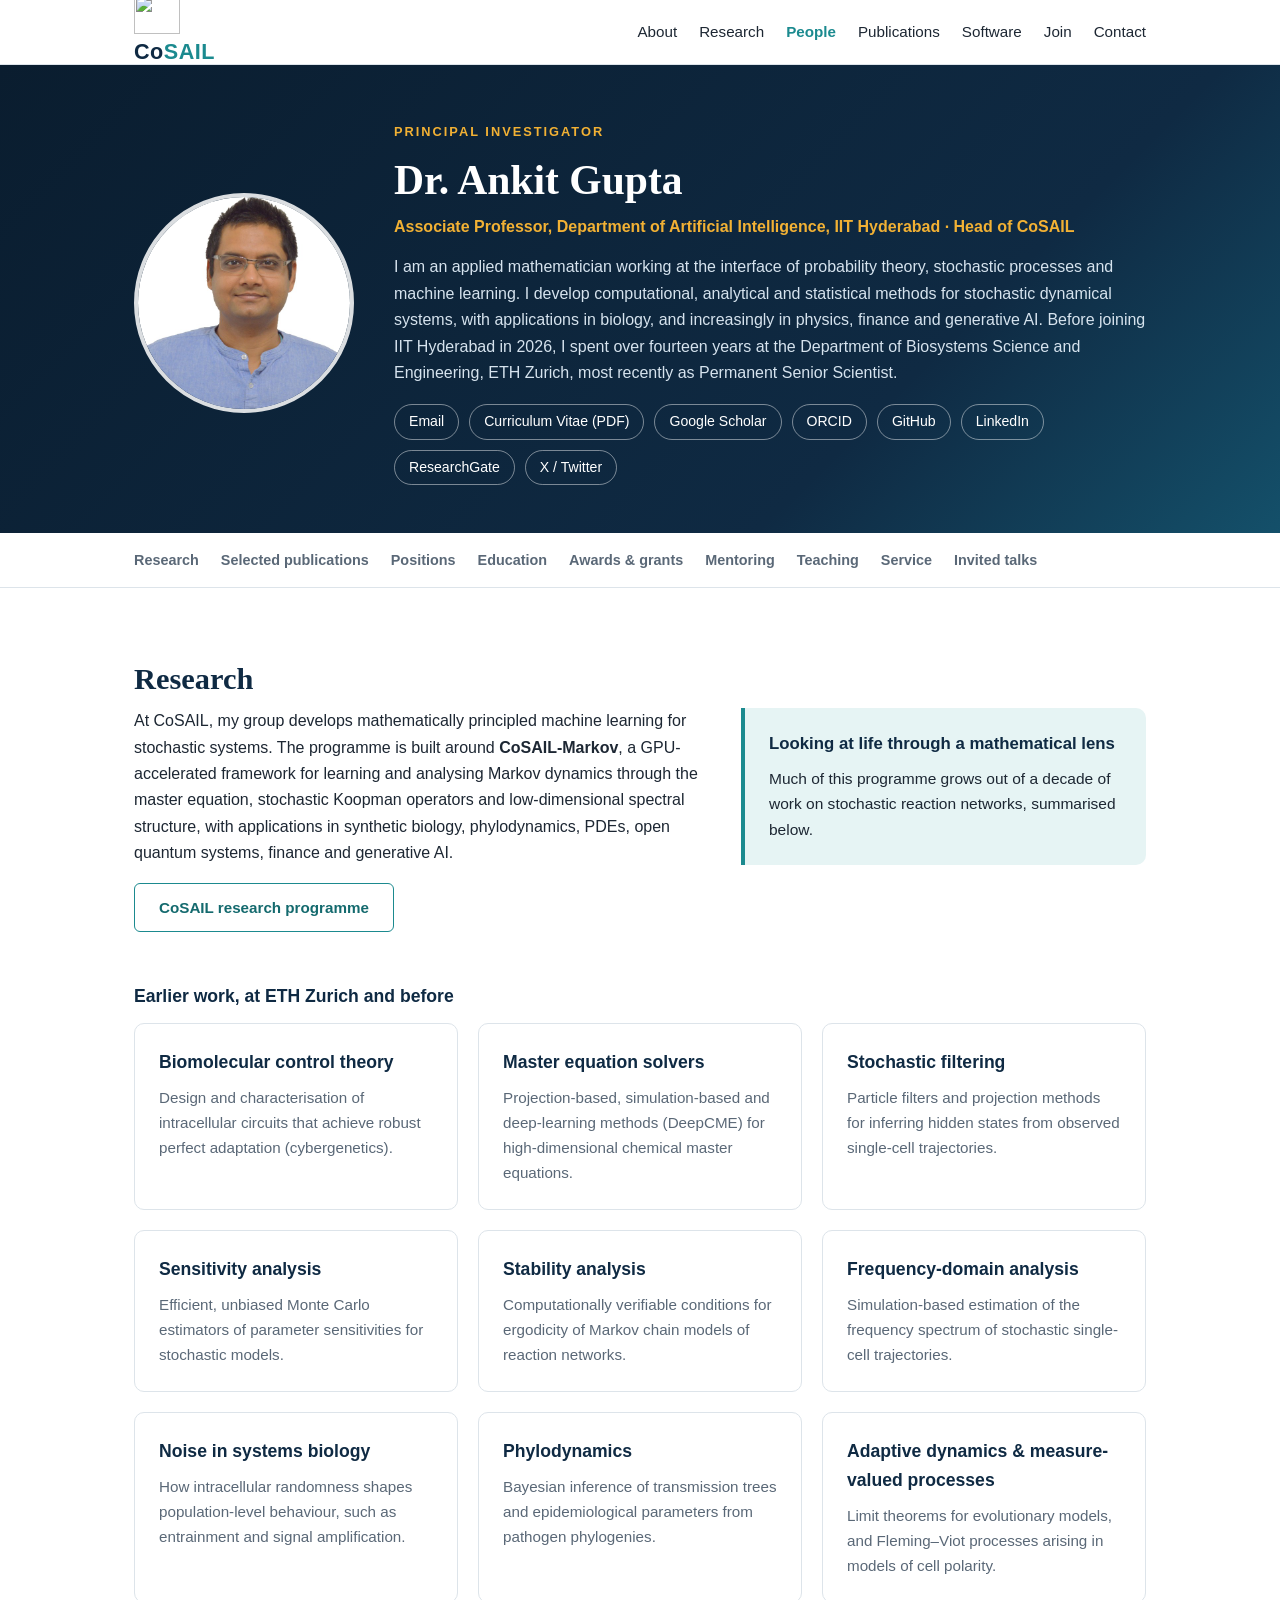
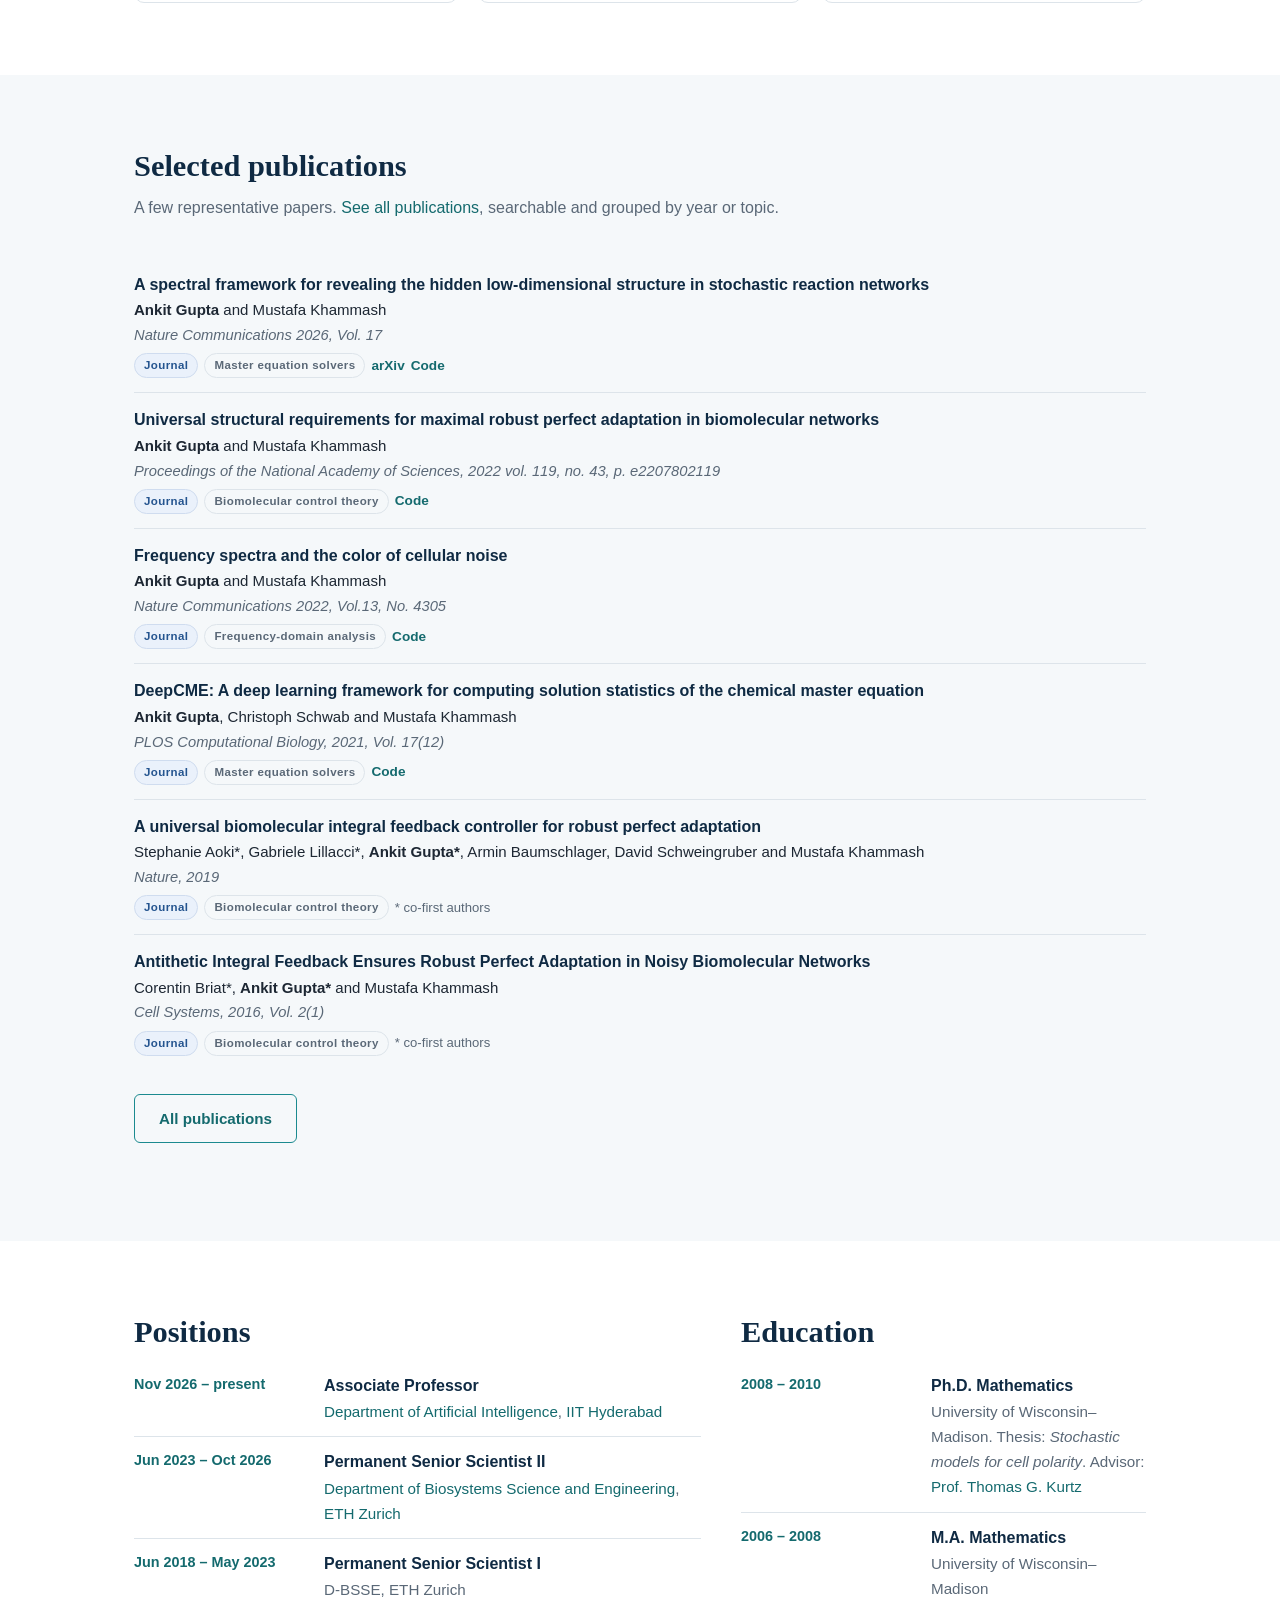
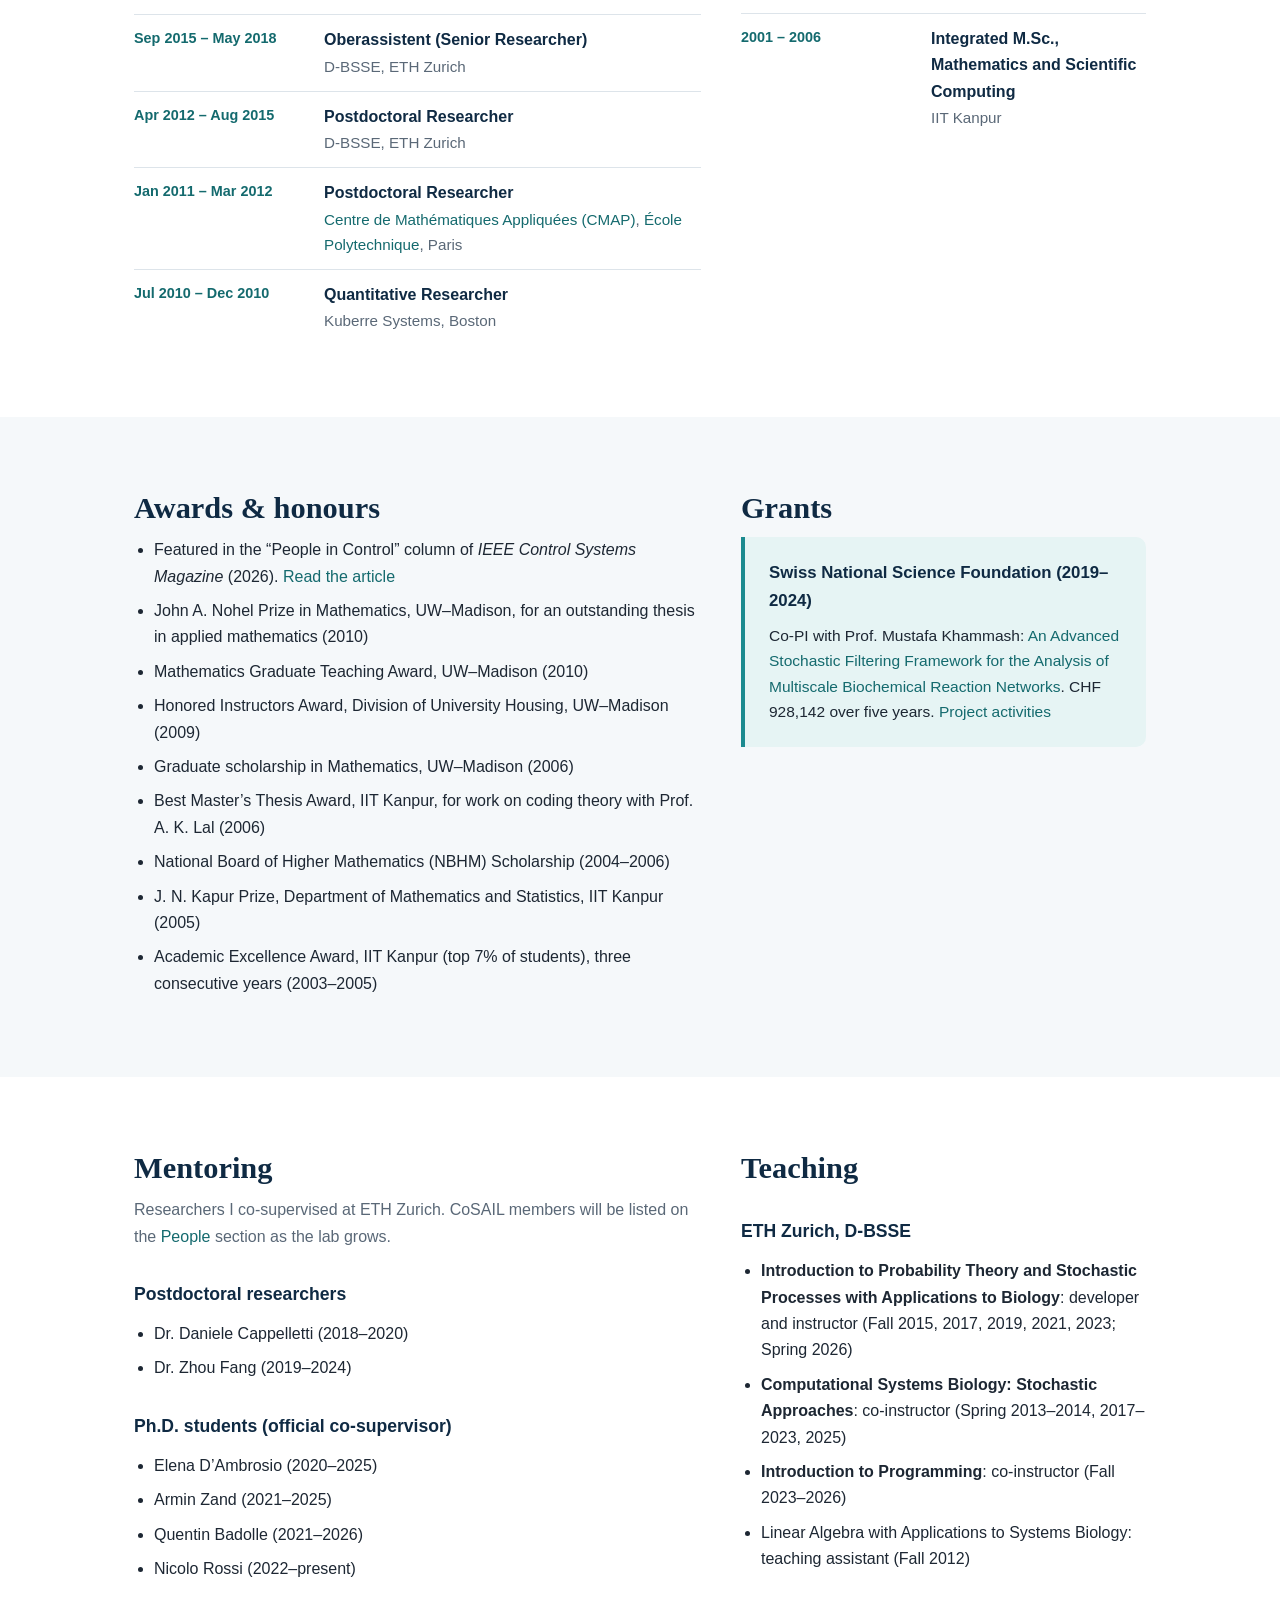
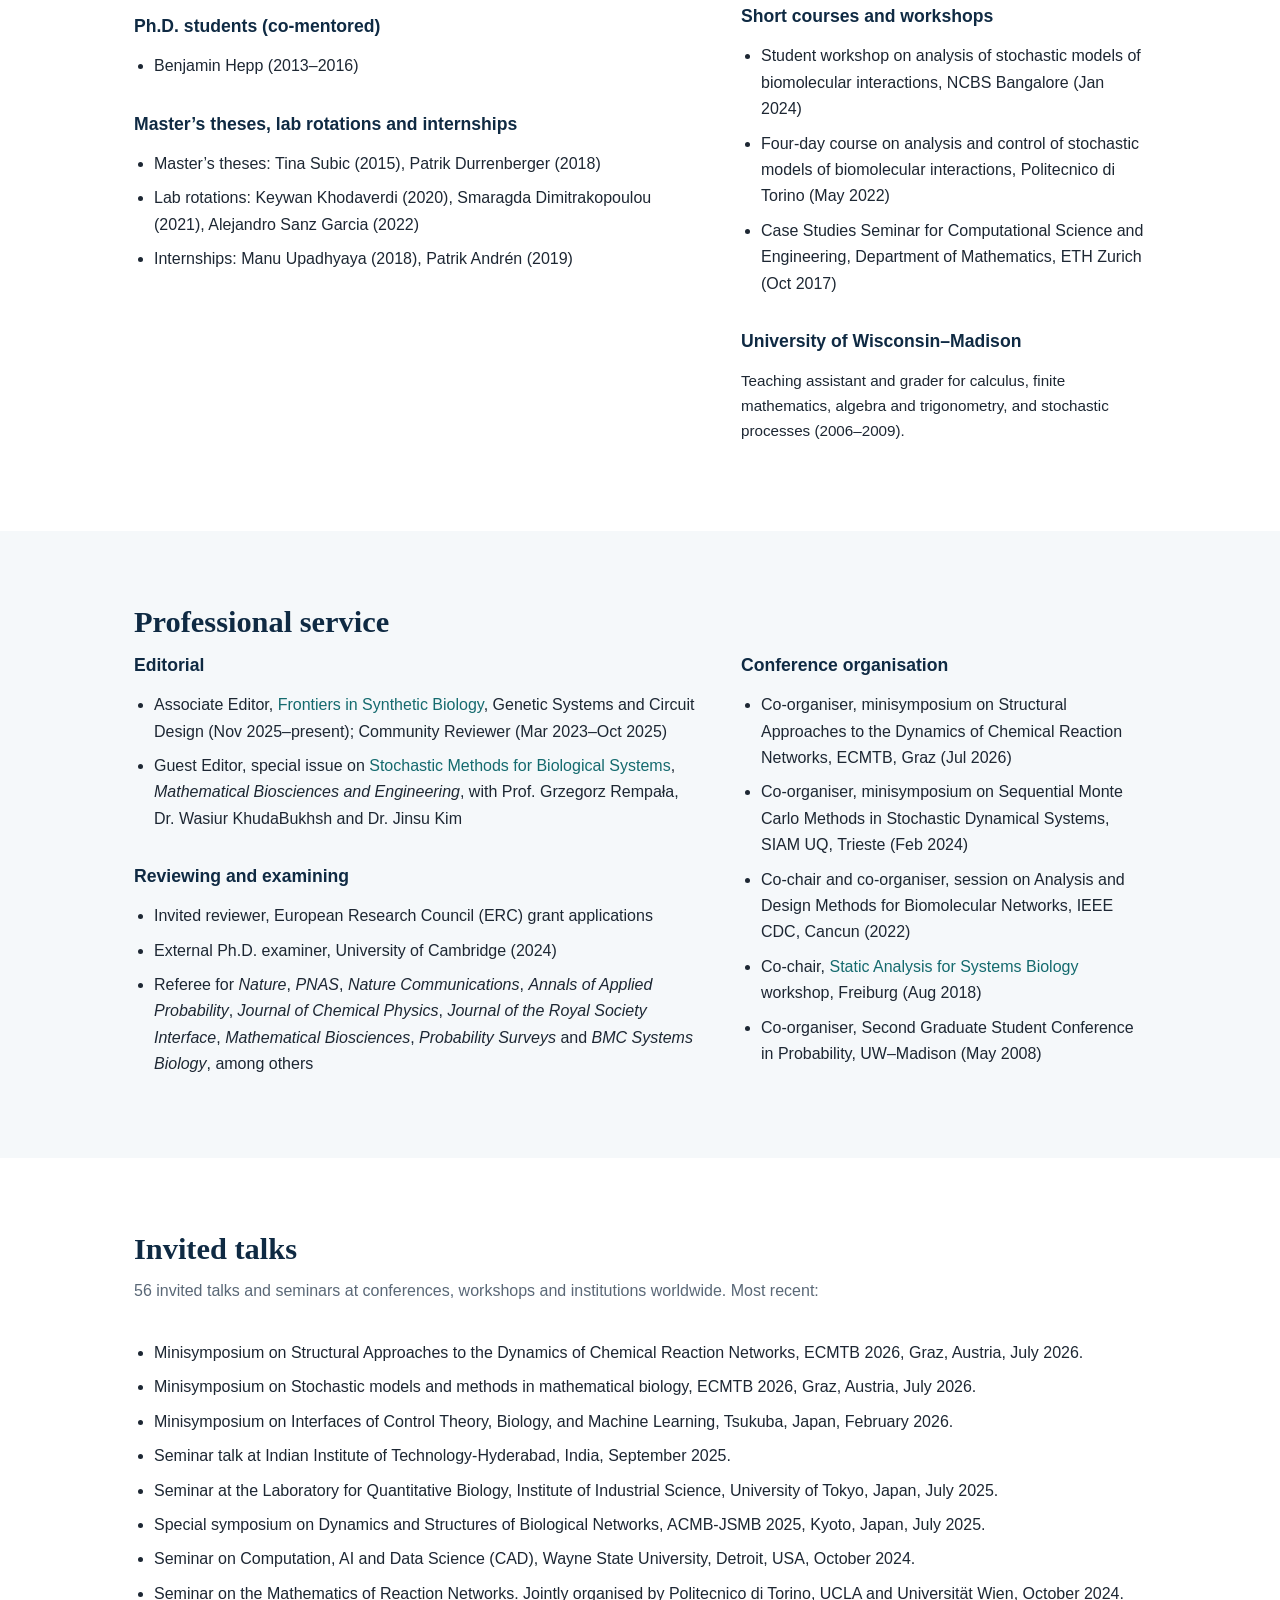
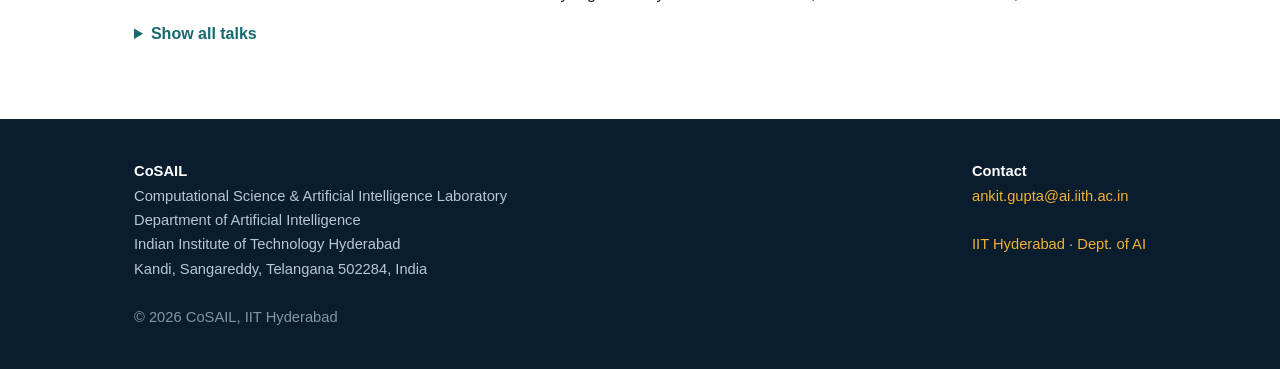
==== commit 9ce937ac: "Add files via upload Added logo" ====
--- a/ankit-gupta.html
+++ b/ankit-gupta.html
@@ -6,12 +6,15 @@
   <title>Ankit Gupta | CoSAIL, IIT Hyderabad</title>
   <meta name="description" content="Dr. Ankit Gupta, Associate Professor in the Department of Artificial Intelligence at IIT Hyderabad and head of CoSAIL. Probability, stochastic processes and machine learning for stochastic systems.">
   <link rel="stylesheet" href="assets/css/style.css">
+  <link rel="icon" type="image/svg+xml" href="assets/img/cosail-mark.svg">
+  <link rel="icon" type="image/png" sizes="32x32" href="assets/img/favicon-32.png">
+  <link rel="apple-touch-icon" href="assets/img/apple-touch-icon.png">
 </head>
 <body>
 
 <header class="site">
   <div class="wrap">
-    <a class="brand" href="index.html">Co<span>SAIL</span></a>
+    <a class="brand" href="index.html"><img class="brand-mark" src="assets/img/cosail-mark.svg" alt="" width="46" height="40">Co<span>SAIL</span></a>
     <nav aria-label="Main">
       <ul>
         <li><a href="index.html#about">About</a></li>
